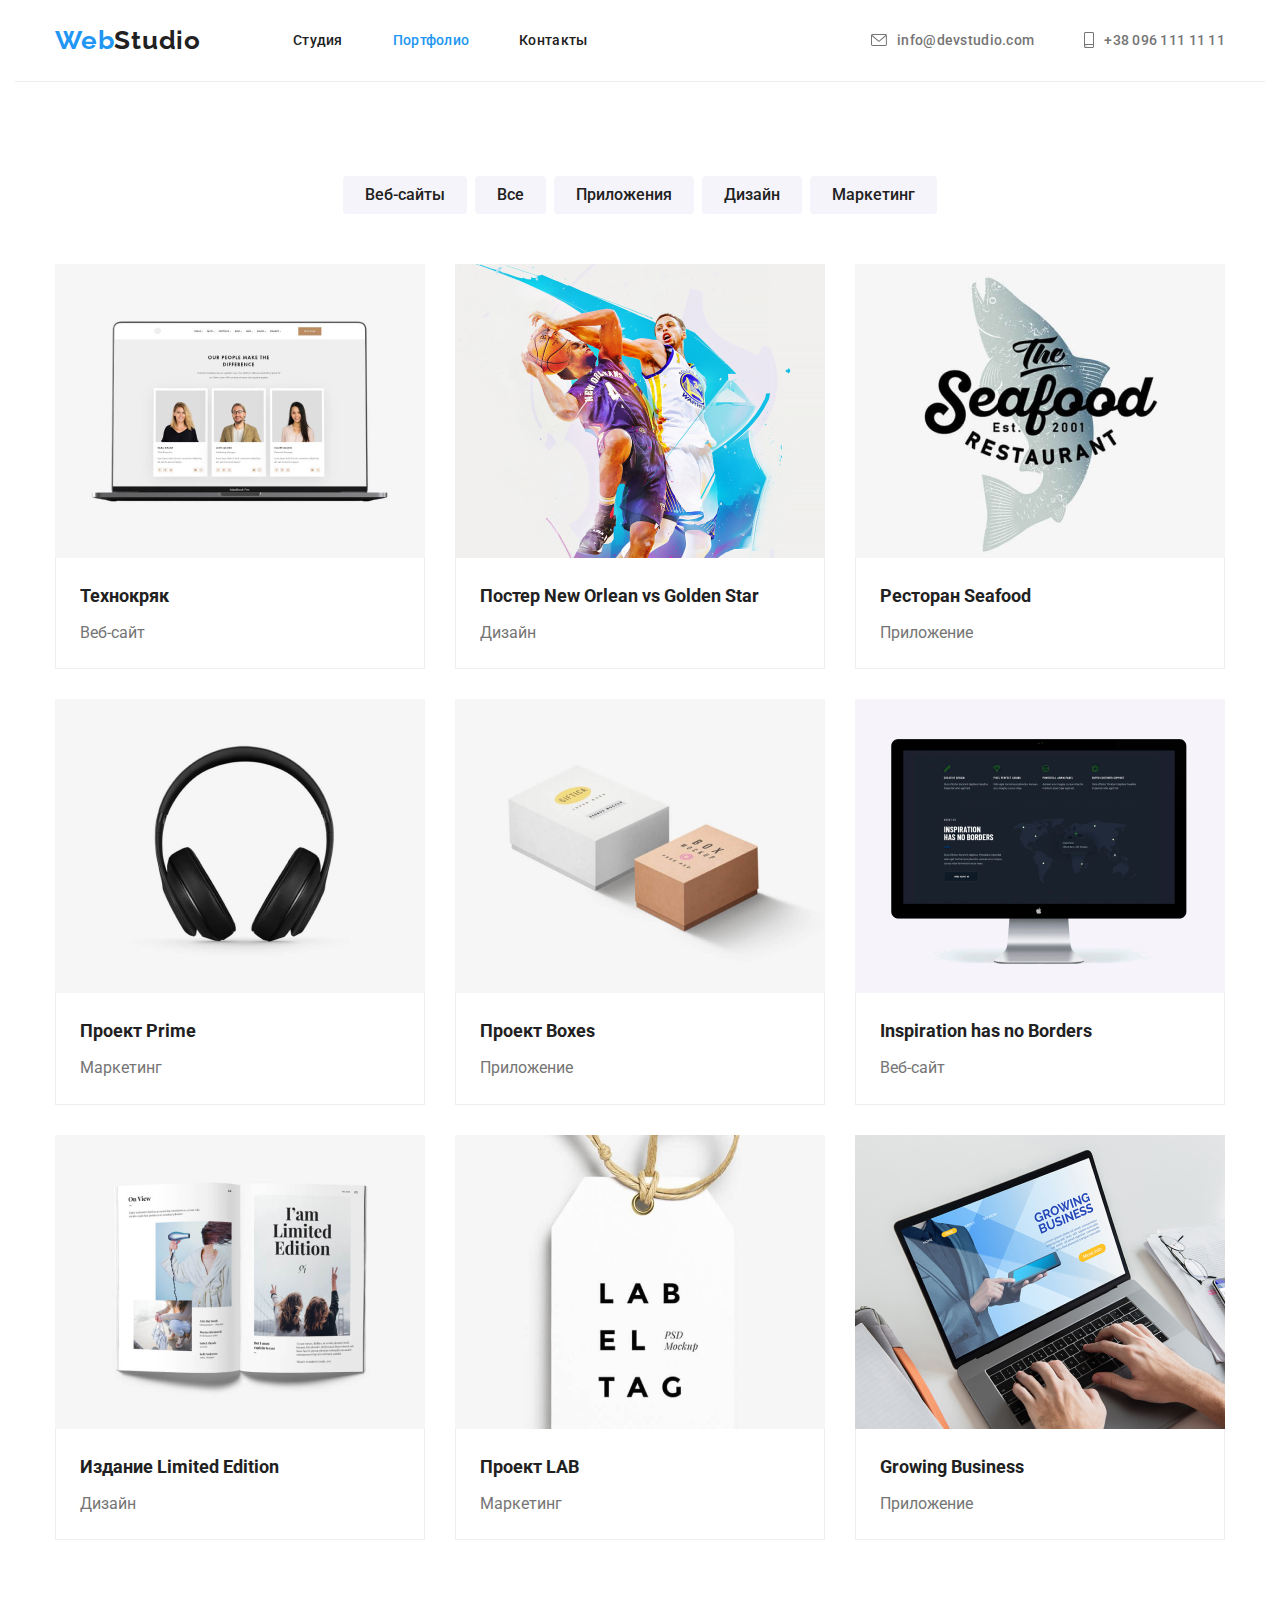
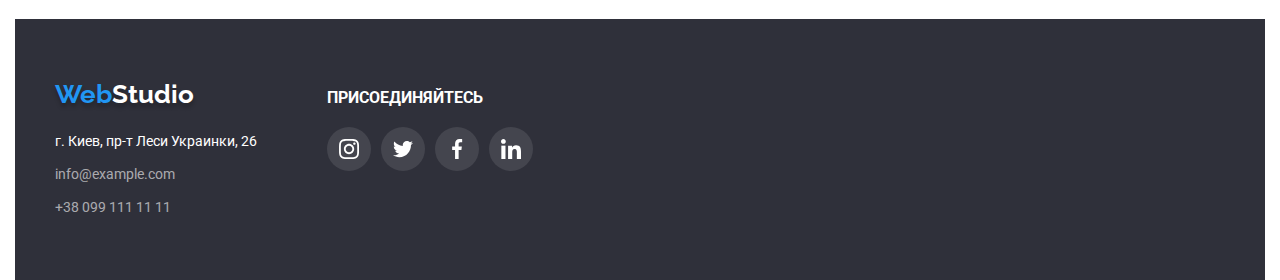
==== portfolio.html @ 142e4691 "Initial commit" ====
<!DOCTYPE html>
<html lang="ru">
<head>
    <meta charset="UTF-8">
    <meta http-equiv="X-UA-Compatible" content="IE=edge">
    <meta name="viewport" content="width=device-width, initial-scale=1.0">
    <title>Портфолио</title>
    <link rel="preconnect" href="https://fonts.googleapis.com">
    <link rel="preconnect" href="https://fonts.gstatic.com" crossorigin>
    <link href="https://fonts.googleapis.com/css2?family=Raleway:wght@700&family=Roboto:wght@400;500;700;900&display=swap" rel="stylesheet">
    <link rel="stylesheet" href="https://cdnjs.cloudflare.com/ajax/libs/modern-normalize/1.0.0/modern-normalize.min.css" />
    <link rel="stylesheet" href="./css/styles.css">
</head>
<body>
    <header>
        <div class="container header">
            <nav class="nav">
                <a class="logo" href="./index.html"><span class="logo-part">Web</span>Studio</a>
                <ul class="site-nav">
                    <li class="item"><a href="./index.html" class="site-nav-link">Студия</a></li>
                    <li class="item"><a href="./portfolio.html" class="site-nav-link current">Портфолио</a></li>
                    <li class="item"><a href="#contacts" class="site-nav-link">Контакты</a></li>
                </ul>
            </nav>
    <!-- header contacts -->
            <ul class="header-contacts">
                <li class="item"><a href="mailto:info@devstudio.com" class="header-contact">
                    <svg class="icon" width="16" height="12">
                        <use href="./img/Icons/symbol-defs.svg#envelope"></use>
                    </svg>
                    info@devstudio.com</a></li>
                <li class="item"><a href="tel:+380961111111" class="header-contact">
                    <svg class="icon" width="10" height="16">
                        <use href="./img/Icons/symbol-defs.svg#smartphone"></use>
                    </svg>
                    +38 096 111 11 11</a></li>
            </ul>
        </div>
    </header>
    <main>
    <!--Buttons-->
    
        <section class="section">
            <div class="portfolio">
                <ul class="portfolio-buttons">
                    <li class="button-sec"><button type="button" class="button-secondary">Веб-сайты</button></li>
                    <li class="button-sec"><button type="button" class="button-secondary">Все</button></li>
                    <li class="button-sec"><button type="button" class="button-secondary">Приложения</button></li>
                    <li class="button-sec"><button type="button" class="button-secondary">Дизайн</button></li>
                    <li class="button-sec"><button type="button" class="button-secondary">Маркетинг</button></li>
                </ul>
    <!--Products-->
                <ul class="product">
                    <li class="product-card">
                        <a href="" class="portfolio-link link">
                            <img  class="product-img" src="./img/techno.jpg" width="370" alt="laptop">
                            <div class="card-content">
                                <h3 class="product-name">Технокряк</h3>
                                <p class="product-sphere">Веб-сайт</p>
                            </div>
                        </a>
                    </li>
                    <li class="product-card">
                        <a href="" class="portfolio-link link">
                            <img class="product-img" src="./img/poster.jpg" width="370" alt="basketball players">
                            <div class="card-content">
                                <h3 class="product-name">Постер New Orlean vs Golden Star</h3>
                                <p class="product-sphere">Дизайн</p>
                            </div>
                        </a>
                    </li>
                    <li class="product-card">
                        <a href="" class="portfolio-link link">
                            <img class="product-img" src="./img/restaurant.jpg" width="370" alt="fish">
                            <div class="card-content">
                                <h3 class="product-name">Ресторан Seafood</h3>
                                <p class="product-sphere">Приложение</p>
                            </div>
                        </a>
                    </li>
                    <li class="product-card">
                        <a href="" class="portfolio-link link">
                            <img class="product-img" src="./img/prime.jpg" width="370" alt="headphones">
                            <div class="card-content">
                                <h3 class="product-name">Проект Prime</h3>
                                <p class="product-sphere">Маркетинг</p>
                            </div>
                        </a>
                    </li>
                    <li class="product-card">
                        <a href="" class="portfolio-link link">
                            <img class="product-img" src="./img/boxes.jpg" width="370" alt="boxes">
                            <div class="card-content">
                                <h3 class="product-name">Проект Boxes</h3>
                                <p class="product-sphere">Приложение</p>
                            </div>
                        </a>
                    </li>
                    <li class="product-card">
                        <a href="" class="portfolio-link link">
                            <img class="product-img" src="./img/borders.jpg" width="370" alt="pc monitor">
                            <div class="card-content">
                                <h3 class="product-name">Inspiration has no Borders</h3>
                                <p class="product-sphere">Веб-сайт</p>
                            </div>
                        </a>
                    </li>
                    <li class="product-card">
                        <a href="" class="portfolio-link link">
                            <img class="product-img" src="./img/limited.jpg" width="370" alt="magazine">
                            <div class="card-content">
                                <h3 class="product-name">Издание Limited Edition</h3>
                                <p class="product-sphere">Дизайн</p>
                            </div>
                        </a>
                    </li>
                    <li class="product-card">
                        <a href="" class="portfolio-link link">
                            <img class="product-img" src="./img/lab.jpg" width="370" alt="label">
                            <div class="card-content">
                                <h3 class="product-name">Проект LAB</h3>
                                <p class="product-sphere">Маркетинг</p>
                            </div>
                        </a>
                    </li>
                    <li class="product-card">
                        <a href="" class="portfolio-link link">
                            <img class="product-img" src="./img/business.jpg" width="370" alt="typing on laptop">
                            <div class="card-content">
                                <h3 class="product-name">Growing Business</h3>
                                <p class="product-sphere">Приложение</p>
                            </div>
                        </a>
                    </li>
                </ul>
            </div>
        </section>
    </main>
    <footer class="footer">
        <div class="container footer-container">
            <div class="footer-left">
            <a class="footer-logo" href="/"><span class="downlogo-part">Web</span>Studio</a>
            <address class="address">
                <ul class="footer-contacts" id="contacts">
                    <li class="footer-item"><a class="footer-address-map" href="https://goo.gl/maps/wizjQyX9kH2uUNJ5A" target="_blank"
                            rel="noopener noreferrer">г. Киев, пр-т Леси Украинки, 26</a></li>
                    <li class="footer-item"><a class="footer-address" href="mailto:info@example.com">info@example.com</a></li>
                    <li class="footer-item"><a href="tel:+380991111111" class="footer-address">+38 099 111 11 11</a></li>
                </ul>
            </address>
            </div>
            <section class="footer-center">
                <h2 class="join-title">присоединяйтесь</h2>
                <div class="footer-social-icons">
                <ul class="footer-icons-list list">
                    <li class="footer-icon-item">
                    <a href="" class="link footer-icon-link" target="_blank" rel="noopener noreferrer">
                        <svg class="footer-icon" width="20" height="20">
                        <use href="./img/Icons/symbol-defs.svg#instagram"></use>
                        </svg>
                    </a>
                    </li>
                    <li class="footer-icon-item">
                    <a href="" class="link footer-icon-link" target="_blank" rel="noopener noreferrer">
                        <svg class="footer-icon" width="20" height="20">
                        <use href="./img/Icons/symbol-defs.svg#twitter"></use>
                        </svg>
                    </a>
                    </li>
                    <li class="footer-icon-item">
                    <a href="" class="link footer-icon-link" target="_blank" rel="noopener noreferrer">
                        <svg class="footer-icon" width="20" height="20">
                        <use href="./img/Icons/symbol-defs.svg#facebook"></use>
                        </svg>
                    </a>
                    </li>
                    <li class="footer-icon-item">
                    <a href="" class="link footer-icon-link" target="_blank" rel="noopener noreferrer">
                        <svg class="footer-icon" width="20" height="20">
                        <use href="./img/Icons/symbol-defs.svg#linkedin"></use>
                        </svg>
                    </a>
                    </li>
                </ul>
                </div>
            </section>
        </div>       
    </footer>
</body>
</html>
---- css/styles.css ----
/* INDEX.HTML STYLES */
:root {
  --main-text-color: #757575;
  --secondary-text-color: #212121;
  --accent-color: #2196f3;
  --background-color: #2f303a;
  --third-text-color: #ffffff;
  --secondary-white-color: rgba(255, 255, 255,0.6);
  --card-border: 1px solid #eeeeee;
  --clients-border: 1px solid #afb1b8;
  --card-list-gap: 15px;
  --icons-bg-color: #f5f4fa;
  --social-icon-color: #afb1b8;
  --portfolio-item-shadow: 0px 1px 1px rgba(0, 0, 0, 0.12), 0px 4px 4px rgba(0, 0, 0, 0.06),
    1px 4px 6px rgba(0, 0, 0, 0.16);
}
/* Common styles */
body {
  background-color: var(--third-text-color);
  color: var(--main-text-color);
  font-family: roboto, sans-serif;
  margin-left: auto;
  margin-right: auto;
  padding-left: 15px;
  padding-right: 15px;
}
img {
  display: block;
}
ul,
li {
  list-style: none;
}
a {
  text-decoration: none;
}
h1,
h2,
h3,
h4,
p {
  margin-top: 0;
}
h1:last-child,
h2:last-child,
h3:last-child,
h4:last-child,
p:last-child {
  margin-bottom: 0;
}
ul,
ol {
  padding: 0;
}
.container {
  width: 1200px;
  padding-left: 15px;
  padding-right: 15px;
  margin-left: auto;
  margin-right: auto;
  /* outline: 1px solid tomato; */
}
.hero-title,
.advantages-title {
  text-transform: uppercase;
}
/* logo */
.logo {
  color: var(--secondary-text-color);
  font-style: normal;
  font-weight: bold;
  font-size: 26px;
  line-height: 1.2;
  text-decoration: none;
  font-family: Raleway, sans-serif;
  width: 145px;
  height: 31px;
  margin-left: auto;
  margin-right: 93px;
  letter-spacing: 0.03em;
}
.logo-part {
  color: var(--accent-color);
  font-family: Raleway, sans-serif;
}
/* site nav */
.nav {
  display: flex;
  align-items: center;
}
header {
  border-bottom: 1px solid #ececec;
}
.header {
  display: flex;
  align-items: center;
  justify-content: start;
}
.site-nav {
  display: flex;
  margin-top: 0;
  margin-bottom: 0;
}
.site-nav :last-child {
  margin-right: 0px;
}
.site-nav-link {
  padding-top: 32px;
  padding-bottom: 32px;
  display: block;
  letter-spacing: 0.02em;
}
.site-nav .item {
  margin-left: 50px;
}
.site-nav .item:first-child {
  margin-left: 0;
}
.site-nav {
  color: var(--secondary-text-color);
  font-size: 14px;
  line-height: 1.2;
  font-weight: 500;
  margin-left: auto;
}
.site-nav-link {
  display: block;
  color: var(--secondary-text-color);
}
.site-nav-link:hover,
.site-nav-link:focus {
  color: var(--accent-color);
}
.site-nav-link.current {
  color: var(--accent-color);
}
/* header contacts */
.header-contact:hover,
.header-contact:focus {
  color: var(--accent-color);
}
.header-contact {
  display: flex;
  align-items: center;
  color: var(--main-text-color);
  font-size: 14px;
  line-height: 1.2;
  font-weight: 500;
  letter-spacing: 0.02em;
}
.header-contacts {
  display: flex;
}
.header-contacts {
  margin-left: auto;
  margin-top: 0;
  margin-bottom: 0;
}
.header-contacts .item + .item {
  margin-left: 50px;
}
.container .icon {
fill: currentColor;
margin-right: 10px;
}
/* hero section */
.container-fluid {
  min-height: 600px;
  max-width: 1600px;
  margin: 0 auto;
  background-image: linear-gradient(to right, rgba(0, 0, 0, 0.4), rgba(0, 0, 0, 0.4) ), url("../img/background-hero.jpg");
  background-repeat: no-repeat;
  background-position: center;
  background-size: cover;
}
.button.primary {
  padding: 10px 32px;
  color: var(--third-text-color);
  background-color: var(--accent-color);
  font-family: inherit;
  font-weight: 700;
  font-size: 16px;
  line-height: 1.87;
  letter-spacing: 0.06em;
  border: none;
  border-radius: 4px;
  cursor: pointer;
}
.button.primary:hover,
.button.primary:focus {
  background-color: #188ce8;
}
.hero-title {
  color: var(--third-text-color);
  font-size: 44px;
  line-height: 1.36;
  font-weight: 900;
  margin-bottom: 30px;
  letter-spacing: 0.06em;
}
.hero {
  /* background-color: var(--background-color); */
  margin-left: auto;
  margin-right: auto;
  padding-top: 200px;
  padding-bottom: 200px;
}
.hero {
  display: flex;
  text-align: center;
  align-items: center;
}

/* advantages section */
.advantages-content {
  display: flex;
  margin-top: 0;
  margin-bottom: 0;
}
.advantages {
  margin-top: auto;
  padding-top: 94px;
}
.features {
  margin-right: 30px;
  width: 270px;
}
.features:last-child {
  margin-right: 0px;
}
.advantages-title {
  color: var(--secondary-text-color);
  font-size: 14px;
  line-height: 1.2;
  font-weight: 700;
}
.advantages-text {
  color: var(--main-text-color);
  font-size: 14px;
  line-height: 1.7;
  font-weight: 400;
  margin-bottom: 0;
}
.features-item {
  margin: 15px;
  width: calc((100% - 120px) / 4);
}
.features-icons {
  display: flex;
  justify-content: center;
  align-items: center;
  width: 270px;
  height: 120px;
  background: var(--icons-bg-color);
  border-radius: 4px;
  margin-bottom: 30px;
}

/* what we do */
.boxes {
  display: flex;
  margin-top: 50px;
  margin-bottom: 0;
}
.box {
  margin-right: 30px;
  width: 370px;
  height: 294px;
}
.box:last-child {
  margin-right: 0px;
}

.section-title {
  color: var(--secondary-text-color);
  font-size: 36px;
  line-height: 1.2;
  font-weight: 700;
  text-align: center;
  margin-bottom: 50px;
}
.section-name {
  color: var(--secondary-text-color);
  font-size: 16px;
  line-height: 1.2;
  font-weight: 500;
  margin-top: 0;
  margin-bottom: 0;
}
.section-profession {
  color: var(--main-text-color);
  font-size: 16px;
  line-height: 1.2;
  font-weight: 400;
  padding-bottom: 0;
  margin-bottom: 16px;
  margin-top: 10px;
}
/* our team */
.team {
  background-color: #f5f4fa;
  display: flex;
  margin-top: 0;
  margin-bottom: 0;
}
.section {
  padding-right: 0px;
  padding-bottom: 94px;
  padding-left: 0px;
}
.team-mates {
  display: flex;
}
.team-card {
  padding: calc(2 * var(--card-list-gap)) 0;
}
.team-mate {
  width: 270px;
  /* height: 368px; */
  margin-right: 30px;
  background-color: var(--third-text-color);
  box-shadow: 0px 1px 3px rgba(0, 0, 0, 0.12), 0px 1px 1px rgba(0, 0, 0, 0.14),
    0px 2px 1px rgba(0, 0, 0, 0.2);
  border-radius: 0px 0px 4px 4px;
  margin-top: 0;
  margin-bottom: 0;
}
.team-mate:last-child {
  margin-right: 0;
}
.section-name,
.section-profession {
  text-align: center;
  align-items: center;
}
.team-mate:last-child {
  padding-right: 0px;
}
.team-icons-list {
  display: flex;
  justify-content: center;
}
.team-icon-item + .team-icon-item {
  margin-left: 10px;
}
.team-icon-link {
  display: flex;
  width: 44px;
  height: 44px;
  border-radius: 50%;
  align-items: center;
  justify-content: center;
  color: var(--social-icon-color);
}
.team-icon {
  fill: currentColor;
}
.team-icon-link:hover,
.team-icon-link:focus {
  background-color: var(--accent-color);
  color: var(--third-text-color);
}
/* Section Clients */
.section.clients {
  background-color: var(--third-text-color);
}

.clients-title {
  margin-bottom: 50px;
}

.clients-list {
  display: flex;
  margin: calc(-1 * var(--card-list-gap));
}

.clients-item {
  margin: var(--card-list-gap);
  width: calc(100% - (12 * var(--card-list-gap) / 6));
}

.clients-link {
  display: flex;
  justify-content: center;
  align-items: center;
  width: 170px;
  height: 92px;
  border: var(--clients-border);
  border-radius: 4px;
  color: var(--social-icon-color);
}

.icon-clients {
  fill: currentColor;
}

.clients-link:hover,
.clients-link:focus {
  border-color: var(--accent-color);
  color: var(--accent-color);
}
/* footer */
address {
  font-style: normal;
  margin-top: 20px;
}
footer {
  padding-top: 60px;
  padding-bottom: 60px;
}
.footer {
  background-color: var(--background-color);
  margin-left: auto;
  margin-right: auto;
}
.footer-container {
  display: flex;
  align-items: baseline;
}
.footer-left {
  margin-right: 70px;
}
.footer-address-map {
  color: var(--third-text-color);
  font-size: 14px;
  line-height: 1.7;
  font-weight: 400;
  margin-bottom: 9px;
}
.footer-address-map:hover,
.footer-address-map:focus {
  color: var(--accent-color);
}
.footer-address {
  color: rgba(255, 255, 255, 0.6);
  font-size: 14px;
  line-height: 1.7;
  font-weight: 400;
  margin-bottom: 9px;
}
.footer-address:hover,
.footer-address:focus {
  color: var(--accent-color);
}
.container.footer {
  display: flex;
  flex-direction: column;
}
.contacts {
  margin-top: 20px;
}
.downlogo-part {
  color: #2196f3;
  font-family: Raleway, sans-serif;
}
.footer-logo {
  color: var(--third-text-color);
  text-shadow: 0px 4px 4px rgba(0, 0, 0, 0.25);
  font-style: normal;
  font-weight: 700;
  font-size: 26px;
  line-height: 1.2;
  text-decoration: none;
  font-family: Raleway, sans-serif;
}
.footer-contacts {
  margin: 0;
}
/* footer socials */
.footer-center {
  display: block;
}

.footer-item:not(:last-child) {
    margin-bottom: 9px;
}
.footer-social-icons {
  display: flex;
}
.join-title {
  display: block;
  font-size: inherit;
  font-weight: 700;
  line-height: 1.14;
  text-transform: uppercase;
  color: var(--third-text-color);
  margin-bottom: 20px;
}
.footer-icon-link {
  display: flex;
  width: 44px;
  height: 44px;
  background: rgba(255, 255, 255, 0.1);
  border-radius: 50%;
  align-items: center;
  justify-content: center;
  color: var(--third-text-color);
}
.footer-icons-list {
  display: flex;
  margin: 0px;
}
.footer-icon-item:not(:last-child) {
  margin-right: 10px;
}
.footer-icon {
  fill: currentColor;
}
.footer-icon-link:hover,
.footer-icon-link:focus {
  background-color: var(--accent-color);
}
/* PORTFOLIO.HTML STYLES */
/* filters */
.button-secondary {
  color: var(--secondary-text-color);
  background-color: #f5f4fa;
  cursor: pointer;
  font-size: 16px;
  line-height: 1.6;
  font-weight: 500;
  height: 38px;
  border: none;
  border-radius: 4px;
  text-align: center;
  padding: 6px 22px;
}
.button-sec {
  margin-right: 8px;
}
.button-sec:last-child {
  margin-right: 0;
}
.button-secondary:hover,
.button-secondary:focus {
  background-color: var(--accent-color);
  color: var(--third-text-color);
  box-shadow: 0px 4px 4px rgba(0, 0, 0, 0.25);
}
/* products */
.product-img {
  display: block;
}
.product-name {
  color: var(--secondary-text-color);
  font-size: 18px;
  line-height: 2;
  font-weight: 700;
  margin-bottom: 4px;
}
.product-sphere {
  color: var(--main-text-color);
  font-size: 16px;
  line-height: 1.9;
  font-weight: 400;
  margin: 0;
}
/* container portfolio */
.section {
  padding: 94px 0;
}
.portfolio-buttons {
  display: flex;
  justify-content: center;
  margin-bottom: 50px;
  margin-top: 0;
}
.portfolio {
  width: 1200px;
  margin-left: auto;
  margin-right: auto;
  padding-left: 15px;
  padding-right: 15px;
}
.product {
  list-style: none;
  display: flex;
  flex-wrap: wrap;
  margin: calc(-1 * var(--card-list-gap));
}
.product-card {
  margin: var(--card-list-gap);
  flex-basis: calc(100% / 3 - 2 * var(--card-list-gap));
  flex-basis: calc((100% - 90px) / 3);
}
.card-content {
  padding: 20px 24px;
  border: var(--card-border);
  border-top: 0;
}
.product-card:nth-last-child(-n + 3) {
  margin-bottom: 0px;
}
.portfolio-link:hover,
.portfolio-link:focus {
  box-shadow: var(--portfolio-item-shadow);
}
.portfolio-link {
  display: block;
}
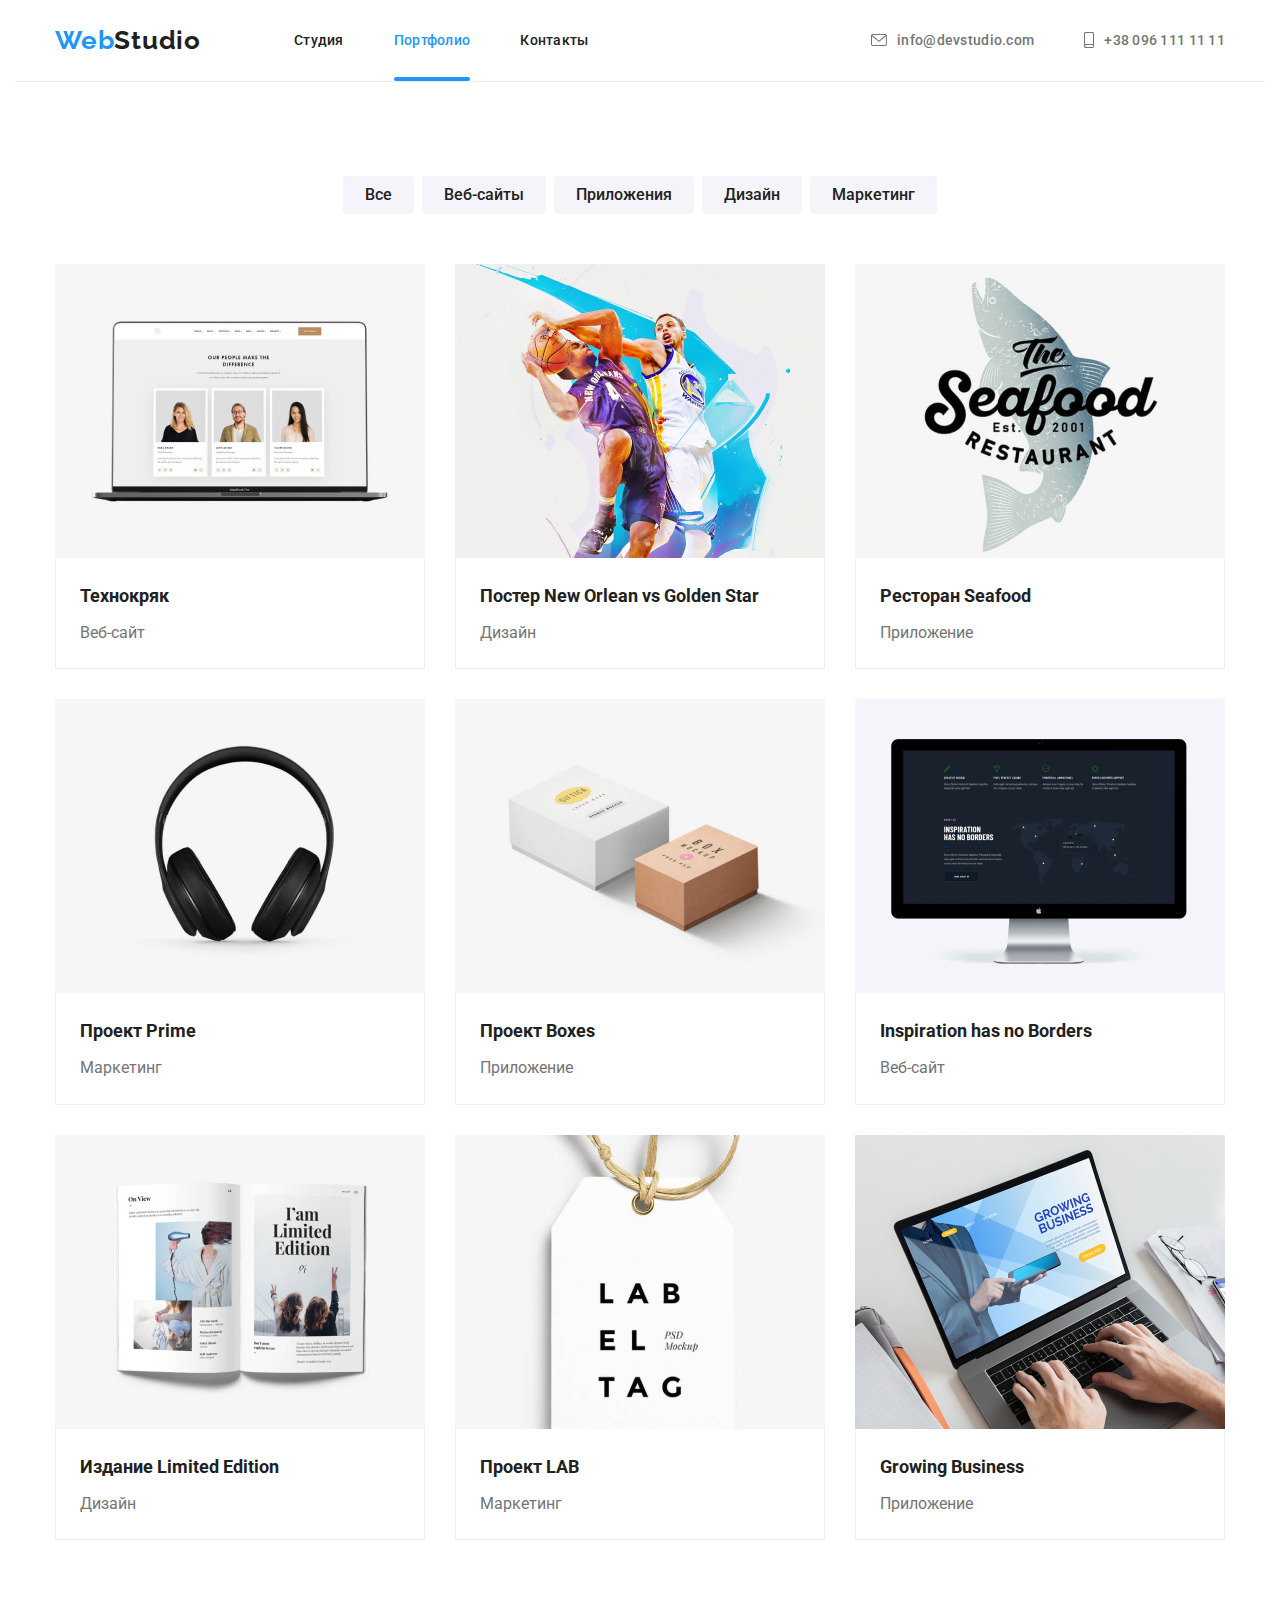
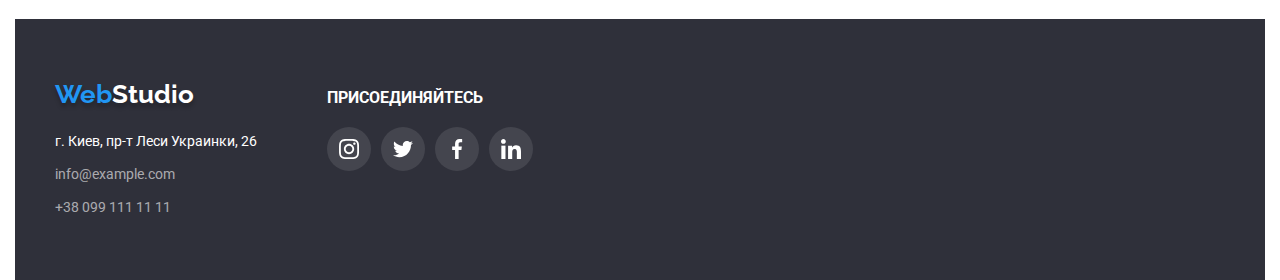
==== commit faa58a09: "HW 5" ====
--- a/portfolio.html
+++ b/portfolio.html
@@ -43,8 +43,8 @@
         <section class="section">
             <div class="portfolio">
                 <ul class="portfolio-buttons">
+                    <li class="button-sec"><button type="button" class="button-secondary">Все</button></li>
                     <li class="button-sec"><button type="button" class="button-secondary">Веб-сайты</button></li>
-                    <li class="button-sec"><button type="button" class="button-secondary">Все</button></li>
                     <li class="button-sec"><button type="button" class="button-secondary">Приложения</button></li>
                     <li class="button-sec"><button type="button" class="button-secondary">Дизайн</button></li>
                     <li class="button-sec"><button type="button" class="button-secondary">Маркетинг</button></li>
@@ -53,7 +53,14 @@
                 <ul class="product">
                     <li class="product-card">
                         <a href="" class="portfolio-link link">
-                            <img  class="product-img" src="./img/techno.jpg" width="370" alt="laptop">
+                            <div class="portfolio-wrapper">
+                                <img  class="product-img" src="./img/techno.jpg" width="370" alt="laptop">
+                                <p class="portfolio-overlay">
+                                    Технокряк это современная площадка распространения коронавируса. Компании
+                                    используют эту платформу для цифрового шпионажа и атак на защищённые сервера
+                                    конкурентов.
+                                </p>
+                            </div>
                             <div class="card-content">
                                 <h3 class="product-name">Технокряк</h3>
                                 <p class="product-sphere">Веб-сайт</p>
@@ -62,7 +69,14 @@
                     </li>
                     <li class="product-card">
                         <a href="" class="portfolio-link link">
-                            <img class="product-img" src="./img/poster.jpg" width="370" alt="basketball players">
+                            <div class="portfolio-wrapper">
+                                <img class="product-img" src="./img/poster.jpg" width="370" alt="basketball players">
+                                <p class="portfolio-overlay">
+                                Технокряк это современная площадка распространения коронавируса. Компании
+                                используют эту платформу для цифрового шпионажа и атак на защищённые сервера
+                                конкурентов.
+                                </p>
+                            </div>
                             <div class="card-content">
                                 <h3 class="product-name">Постер New Orlean vs Golden Star</h3>
                                 <p class="product-sphere">Дизайн</p>
@@ -71,7 +85,14 @@
                     </li>
                     <li class="product-card">
                         <a href="" class="portfolio-link link">
-                            <img class="product-img" src="./img/restaurant.jpg" width="370" alt="fish">
+                            <div class="portfolio-wrapper">
+                                <img class="product-img" src="./img/restaurant.jpg" width="370" alt="fish">
+                                <p class="portfolio-overlay">
+                                Технокряк это современная площадка распространения коронавируса. Компании
+                                используют эту платформу для цифрового шпионажа и атак на защищённые сервера
+                                конкурентов.
+                                </p>
+                            </div>
                             <div class="card-content">
                                 <h3 class="product-name">Ресторан Seafood</h3>
                                 <p class="product-sphere">Приложение</p>
@@ -80,7 +101,14 @@
                     </li>
                     <li class="product-card">
                         <a href="" class="portfolio-link link">
-                            <img class="product-img" src="./img/prime.jpg" width="370" alt="headphones">
+                            <div class="portfolio-wrapper">
+                                <img class="product-img" src="./img/prime.jpg" width="370" alt="headphones">
+                                <p class="portfolio-overlay">
+                                Технокряк это современная площадка распространения коронавируса. Компании
+                                используют эту платформу для цифрового шпионажа и атак на защищённые сервера
+                                конкурентов.
+                                </p>
+                            </div>
                             <div class="card-content">
                                 <h3 class="product-name">Проект Prime</h3>
                                 <p class="product-sphere">Маркетинг</p>
@@ -89,7 +117,14 @@
                     </li>
                     <li class="product-card">
                         <a href="" class="portfolio-link link">
-                            <img class="product-img" src="./img/boxes.jpg" width="370" alt="boxes">
+                            <div class="portfolio-wrapper">
+                                <img class="product-img" src="./img/boxes.jpg" width="370" alt="boxes">
+                                <p class="portfolio-overlay">
+                                Технокряк это современная площадка распространения коронавируса. Компании
+                                используют эту платформу для цифрового шпионажа и атак на защищённые сервера
+                                конкурентов.
+                                </p>
+                            </div>
                             <div class="card-content">
                                 <h3 class="product-name">Проект Boxes</h3>
                                 <p class="product-sphere">Приложение</p>
@@ -98,7 +133,14 @@
                     </li>
                     <li class="product-card">
                         <a href="" class="portfolio-link link">
-                            <img class="product-img" src="./img/borders.jpg" width="370" alt="pc monitor">
+                            <div class="portfolio-wrapper">
+                                <img class="product-img" src="./img/borders.jpg" width="370" alt="pc monitor">
+                                <p class="portfolio-overlay">
+                                Технокряк это современная площадка распространения коронавируса. Компании
+                                используют эту платформу для цифрового шпионажа и атак на защищённые сервера
+                                конкурентов.
+                                </p>
+                            </div>
                             <div class="card-content">
                                 <h3 class="product-name">Inspiration has no Borders</h3>
                                 <p class="product-sphere">Веб-сайт</p>
@@ -107,7 +149,14 @@
                     </li>
                     <li class="product-card">
                         <a href="" class="portfolio-link link">
-                            <img class="product-img" src="./img/limited.jpg" width="370" alt="magazine">
+                            <div class="portfolio-wrapper">
+                                <img class="product-img" src="./img/limited.jpg" width="370" alt="magazine">
+                                <p class="portfolio-overlay">
+                                Технокряк это современная площадка распространения коронавируса. Компании
+                                используют эту платформу для цифрового шпионажа и атак на защищённые сервера
+                                конкурентов.
+                                </p>
+                            </div>
                             <div class="card-content">
                                 <h3 class="product-name">Издание Limited Edition</h3>
                                 <p class="product-sphere">Дизайн</p>
@@ -116,7 +165,14 @@
                     </li>
                     <li class="product-card">
                         <a href="" class="portfolio-link link">
-                            <img class="product-img" src="./img/lab.jpg" width="370" alt="label">
+                            <div class="portfolio-wrapper">
+                                <img class="product-img" src="./img/lab.jpg" width="370" alt="label">
+                                <p class="portfolio-overlay">
+                                Технокряк это современная площадка распространения коронавируса. Компании
+                                используют эту платформу для цифрового шпионажа и атак на защищённые сервера
+                                конкурентов.
+                                </p>
+                            </div>
                             <div class="card-content">
                                 <h3 class="product-name">Проект LAB</h3>
                                 <p class="product-sphere">Маркетинг</p>
@@ -125,7 +181,14 @@
                     </li>
                     <li class="product-card">
                         <a href="" class="portfolio-link link">
-                            <img class="product-img" src="./img/business.jpg" width="370" alt="typing on laptop">
+                            <div class="portfolio-wrapper">
+                                <img class="product-img" src="./img/business.jpg" width="370" alt="typing on laptop">
+                                <p class="portfolio-overlay">
+                                Технокряк это современная площадка распространения коронавируса. Компании
+                                используют эту платформу для цифрового шпионажа и атак на защищённые сервера
+                                конкурентов.
+                                </p>
+                            </div>
                             <div class="card-content">
                                 <h3 class="product-name">Growing Business</h3>
                                 <p class="product-sphere">Приложение</p>
@@ -150,7 +213,7 @@
             </address>
             </div>
             <section class="footer-center">
-                <h2 class="join-title">присоединяйтесь</h2>
+                <p class="join-title">присоединяйтесь</p>
                 <div class="footer-social-icons">
                 <ul class="footer-icons-list list">
                     <li class="footer-icon-item">
--- a/css/styles.css
+++ b/css/styles.css
@@ -13,6 +13,7 @@
   --social-icon-color: #afb1b8;
   --portfolio-item-shadow: 0px 1px 1px rgba(0, 0, 0, 0.12), 0px 4px 4px rgba(0, 0, 0, 0.06),
     1px 4px 6px rgba(0, 0, 0, 0.16);
+  --main-effect: 250ms cubic-bezier(0.4, 0, 0.2, 1);
 }
 /* Common styles */
 body {
@@ -73,11 +74,13 @@
   line-height: 1.2;
   text-decoration: none;
   font-family: Raleway, sans-serif;
-  width: 145px;
-  height: 31px;
+  /* width: 145px;
+  height: 31px; */
   margin-left: auto;
   margin-right: 93px;
   letter-spacing: 0.03em;
+  padding-top: 24px;
+  padding-bottom: 24px;
 }
 .logo-part {
   color: var(--accent-color);
@@ -109,6 +112,19 @@
   padding-bottom: 32px;
   display: block;
   letter-spacing: 0.02em;
+  position: relative;
+}
+.site-nav-link.current::after{
+  content: "";
+  display: block;
+  width: 100%;
+  height: 4px;
+  border-radius: 2px;
+  background-color:var(--accent-color) ;
+  position: absolute;
+  bottom: 0;
+  left: 0;
+  right: 0;
 }
 .site-nav .item {
   margin-left: 50px;
@@ -130,6 +146,8 @@
 .site-nav-link:hover,
 .site-nav-link:focus {
   color: var(--accent-color);
+  transition-duration: 250ms;
+  transition-timing-function: cubic-bezier(0.4, 0, 0.2, 1);
 }
 .site-nav-link.current {
   color: var(--accent-color);
@@ -138,6 +156,8 @@
 .header-contact:hover,
 .header-contact:focus {
   color: var(--accent-color);
+  transition-duration: 250ms;
+  transition-timing-function: cubic-bezier(0.4, 0, 0.2, 1);
 }
 .header-contact {
   display: flex;
@@ -147,6 +167,8 @@
   line-height: 1.2;
   font-weight: 500;
   letter-spacing: 0.02em;
+  padding-top: 32px;
+  padding-bottom: 32px;
 }
 .header-contacts {
   display: flex;
@@ -186,9 +208,59 @@
   border-radius: 4px;
   cursor: pointer;
 }
+.backdrop{
+  position: fixed;
+  top: 0;
+  left: 0;
+  width: 100%;
+  height: 100%;
+  background-color: rgba(0, 0, 0, 0.2);
+  z-index: 10;
+}
+.backdrop.is-hidden{
+  opacity: 0;
+  pointer-events: none;
+  visibility: hidden;
+}
+.modal-wrapper{
+  top: 50%;
+  left: 50%;
+  right: 50%;
+  transform: translate(-50%, -50%);
+  position: absolute;
+  width: 528px;
+  height: 581px;
+  background-color: #ffffff;
+  border-radius: 4px;
+  transition: transform 300ms ease-in-out 200ms, opacity 300ms ease-in-out 200ms;
+}
+.backdrop.is-hidden .modal-wrapper{
+  transform: scale(.4);
+  opacity: 0;
+  transform: translate(-50%, -50%);
+}
+.backdrop .modal-wrapper{
+transform: scale(1);
+opacity: 1;
+transform: translate(-50%, -50%);
+}
+.modal-btn{
+  position: absolute;
+  display: flex;
+  align-items: center;
+  justify-content: center;
+  top: 10px;
+  right: 10px;
+  border-radius: 50%;
+  cursor: pointer;
+  background-color: transparent;
+  padding: 0;
+}
 .button.primary:hover,
 .button.primary:focus {
   background-color: #188ce8;
+  transition-duration: 250ms;
+  transition-timing-function: cubic-bezier(0.4, 0, 0.2, 1);
 }
 .hero-title {
   color: var(--third-text-color);
@@ -263,9 +335,36 @@
   margin-bottom: 0;
 }
 .box {
+  position: relative;
   margin-right: 30px;
   width: 370px;
   height: 294px;
+}
+.boxes-title{
+  position: absolute;
+  left: 0;
+  bottom: 0;
+  width: 100%;
+  padding: 27px 0;
+  font-size: 14px;
+  font-weight: 700;
+  line-height: 1.17;
+  text-transform: uppercase;
+  text-align: center;
+  color: var(--third-text-color);
+  background-color: rgba(47, 48, 58, 0.8);
+}
+}
+.box::after{
+  position: absolute;
+  bottom: 0;
+  left: 0;
+  right: 0;
+  content: "";
+  display: block;
+  width: 100%;
+  height: 70px;
+  background-color: rgba(47, 48, 58, 0.8);
 }
 .box:last-child {
   margin-right: 0px;
@@ -285,7 +384,7 @@
   line-height: 1.2;
   font-weight: 500;
   margin-top: 0;
-  margin-bottom: 0;
+  margin-bottom: 10px;
 }
 .section-profession {
   color: var(--main-text-color);
@@ -294,7 +393,6 @@
   font-weight: 400;
   padding-bottom: 0;
   margin-bottom: 16px;
-  margin-top: 10px;
 }
 /* our team */
 .team {
@@ -359,6 +457,8 @@
 .team-icon-link:focus {
   background-color: var(--accent-color);
   color: var(--third-text-color);
+  transition-duration: 250ms;
+  transition-timing-function: cubic-bezier(0.4, 0, 0.2, 1);
 }
 /* Section Clients */
 .section.clients {
@@ -398,6 +498,8 @@
 .clients-link:focus {
   border-color: var(--accent-color);
   color: var(--accent-color);
+  transition-duration: 250ms;
+  transition-timing-function: cubic-bezier(0.4, 0, 0.2, 1);
 }
 /* footer */
 address {
@@ -430,6 +532,8 @@
 .footer-address-map:hover,
 .footer-address-map:focus {
   color: var(--accent-color);
+  transition-duration: 250ms;
+  transition-timing-function: cubic-bezier(0.4, 0, 0.2, 1);
 }
 .footer-address {
   color: rgba(255, 255, 255, 0.6);
@@ -441,6 +545,8 @@
 .footer-address:hover,
 .footer-address:focus {
   color: var(--accent-color);
+  transition-duration: 250ms;
+  transition-timing-function: cubic-bezier(0.4, 0, 0.2, 1);
 }
 .container.footer {
   display: flex;
@@ -509,6 +615,8 @@
 .footer-icon-link:hover,
 .footer-icon-link:focus {
   background-color: var(--accent-color);
+  transition-duration: 250ms;
+  transition-timing-function: cubic-bezier(0.4, 0, 0.2, 1);
 }
 /* PORTFOLIO.HTML STYLES */
 /* filters */
@@ -536,6 +644,8 @@
   background-color: var(--accent-color);
   color: var(--third-text-color);
   box-shadow: 0px 4px 4px rgba(0, 0, 0, 0.25);
+  transition-duration: 250ms;
+  transition-timing-function: cubic-bezier(0.4, 0, 0.2, 1);
 }
 /* products */
 .product-img {
@@ -583,6 +693,25 @@
   flex-basis: calc(100% / 3 - 2 * var(--card-list-gap));
   flex-basis: calc((100% - 90px) / 3);
 }
+.portfolio-overlay{ 
+position: absolute;
+width: 370px;
+height: 294px;
+font-size: 18px;
+line-height: 1.56;
+color: var(--third-text-color);
+background-color: rgba(33, 150, 243, 0.9);
+padding: 63px 24px;
+transition: transform var(--main-effect);
+}
+.portfolio-wrapper {
+  position: relative;
+  overflow: hidden;
+}
+.portfolio-link:hover .portfolio-overlay,
+.portfolio-link:focus .portfolio-overlay {
+  transform: translateY(-100%);
+}
 .card-content {
   padding: 20px 24px;
   border: var(--card-border);
@@ -594,6 +723,8 @@
 .portfolio-link:hover,
 .portfolio-link:focus {
   box-shadow: var(--portfolio-item-shadow);
+  transition-duration: 250ms;
+  transition-timing-function: cubic-bezier(0.4, 0, 0.2, 1);
 }
 .portfolio-link {
   display: block;
